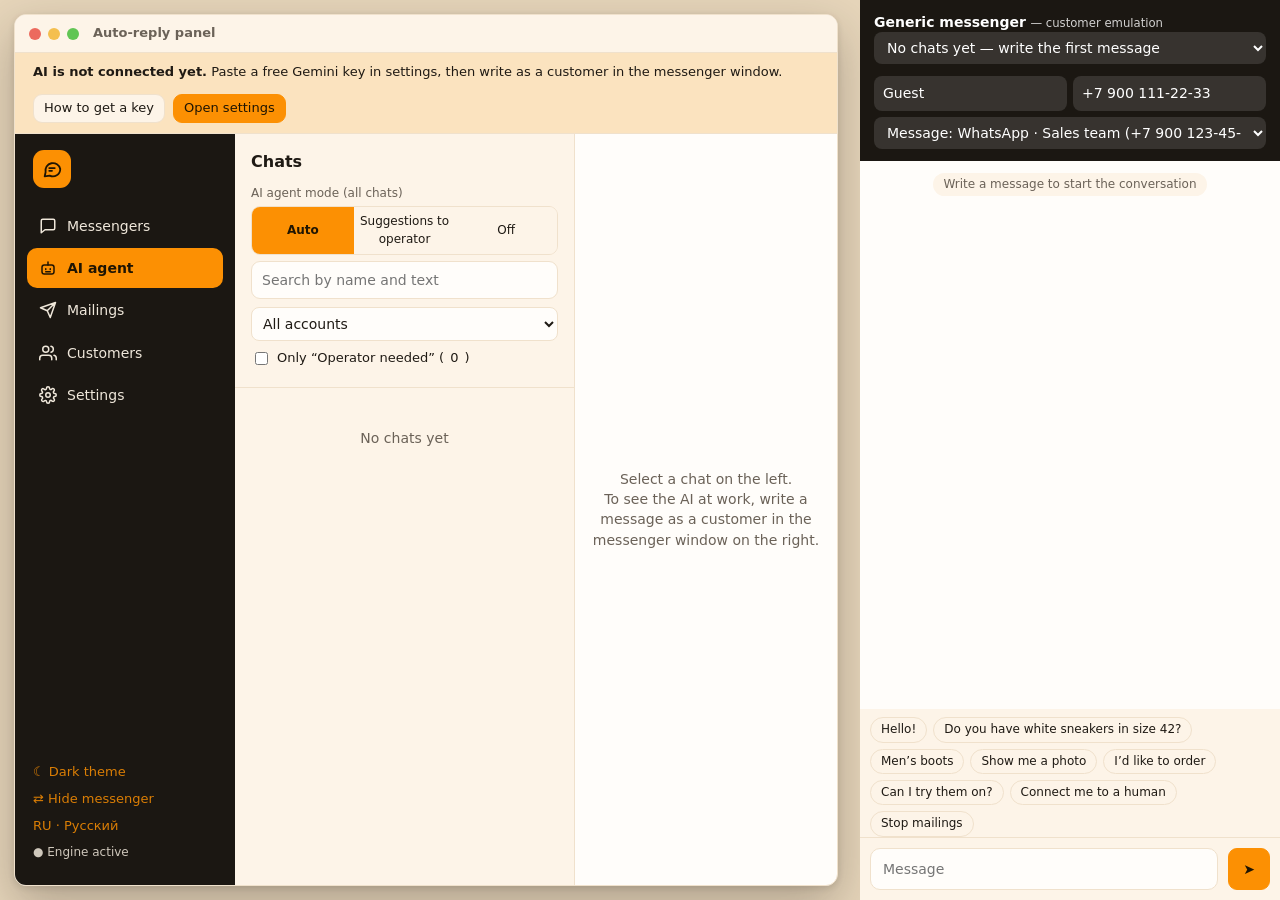
==== demo/index.html @ baff062c "Add interactive auto-reply demo and link from landing Co-Authored-By: Claude Sonnet 5.5 <noreply@ant" ====
<!doctype html>
<html lang="ru">
<head>
<meta charset="utf-8">
<meta name="viewport" content="width=device-width, initial-scale=1">
<title>Панель автоответов</title>
<meta name="robots" content="noindex">
<script src="i18n.js"></script>
<script>document.documentElement.dataset.theme=localStorage.getItem("aicrm_theme")||(matchMedia("(prefers-color-scheme: dark)").matches?"dark":"light")</script>
<link rel="stylesheet" href="style.css">
</head>
<body>
<div class="desk">
<div class="window">
<div class="titlebar"><span class="dots"><i></i><i></i><i></i></span><b>Панель автоответов</b></div>
<div id="guide" class="guide" hidden></div>
<div class="app">
  <aside class="side">
    <div class="logo"><svg width="22" height="22" viewBox="0 0 24 24" fill="none" stroke="currentColor" stroke-width="2" stroke-linecap="round" stroke-linejoin="round"><path d="M21 12a8 8 0 0 1-11.5 7.2L4 20l1-4.5A8 8 0 1 1 21 12z"/><path d="M9 11h6M9 14h3"/></svg></div>
    <nav class="nav" id="nav"></nav>
    <div class="foot">
      <a href="#" id="theme-toggle">☾ Тёмная тема</a>
      <a href="#" id="dock-toggle">⇄ Скрыть мессенджер</a>
      <a href="#" id="lang-toggle"></a>
      <span id="engine">● Движок активен</span>
    </div>
  </aside>
  <main id="view"></main>
</div>
</div>
  <aside class="dock" id="dock"><iframe src="messenger.html?embed" title="Эмулятор мессенджера"></iframe></aside>
</div>
<div id="rotate" class="rotate" hidden><div><b>Демо рассчитано на компьютер</b><p>С телефона поверните его горизонтально, а лучше откройте демо на компьютере: так будут видны панель и мессенджер одновременно.</p><button class="btn primary" id="rotate-ok">Всё равно продолжить</button></div></div>
<div id="modal"></div>
<div id="toast"></div>
<script src="core.js"></script>
<script src="ai.js"></script>
<script src="app.js"></script>
<script>
const lt=document.getElementById('lang-toggle');
lt.textContent=LANG==='en'?'RU · Русский':'EN · English';
lt.onclick=e=>{e.preventDefault();localStorage.setItem('landing-language',LANG==='en'?'ru':'en');location.reload()};
const rot=document.getElementById('rotate');
const needRotate=()=>!sessionStorage.getItem('rotate_ok')&&(innerWidth<760||(innerHeight>innerWidth&&innerWidth<1000));
const checkRotate=()=>{rot.hidden=!needRotate()};
document.getElementById('rotate-ok').onclick=()=>{try{sessionStorage.setItem('rotate_ok','1')}catch(e){}checkRotate()};
addEventListener('resize',checkRotate);addEventListener('orientationchange',checkRotate);checkRotate();
const dock=document.getElementById('dock'),tg=document.getElementById('dock-toggle');
tg.onclick=e=>{e.preventDefault();dock.classList.toggle('hide');tg.textContent=dock.classList.contains('hide')?'⇄ Показать мессенджер':'⇄ Скрыть мессенджер'};
</script>
</body>
</html>
---- demo/style.css ----
:root{--bg:#fffdfa;--surface:#fdf4e8;--field:#fffdfa;--ink:#1f1a14;--muted:#6b6258;--line:#f0e1cc;--primary:#fc9003;--primary-d:#d97c00;--primary-l:#fbe3bf;--primary-ink:#1f1503;--accent-text:#b05d00;--accent:#fc9003;--accent-l:#f7e4c8;--side:#1b1712;--side-ink:#efe7da;--danger:#b4380c;--danger-l:#fde0d2;--ok:#15803d;--hover:#f8ecda;--off:#f0e1cc;--sel:#fbeccf;--dock:#f0e1cc;--toggle:#d9c9b0;--desk:#e6d5ba;--wa:#25a244;--tg:#2a8fd6;--radius:14px;}*{box-sizing:border-box;}body{margin:0;font:14px/1.45 system-ui,-apple-system,'Segoe UI',Roboto,sans-serif;color:var(--ink);background:var(--bg);}button,input,select,textarea{font:inherit;color:inherit;}.app{display:flex;flex:1;min-height:0;}.side{width:220px;background:var(--side);color:var(--side-ink);display:flex;flex-direction:column;padding:16px 12px;flex-shrink:0;}.logo{width:38px;height:38px;border-radius:11px;background:var(--primary);display:grid;place-items:center;margin:0 6px 18px;color:var(--primary-ink);}.nav button{display:flex;gap:10px;align-items:center;width:100%;padding:10px 12px;border:0;border-radius:10px;background:none;color:inherit;cursor:pointer;text-align:left;margin-bottom:2px;}.nav button:hover{background:rgba(255,255,255,.07);}.nav button.on{background:var(--primary);color:var(--primary-ink);font-weight:600;}.nav svg{width:18px;height:18px;flex-shrink:0;}.side .foot{margin-top:auto;font-size:12px;opacity:.85;padding:8px 6px;}.side .foot a{color:var(--accent);text-decoration:none;display:block;margin-bottom:8px;font-size:13px;}main{flex:1;overflow:auto;padding:24px 28px;min-width:0;}main.flush{padding:0;overflow:hidden;}h1{font-size:22px;margin:0 0 4px;}h2{font-size:16px;margin:0 0 12px;}h3{font-size:14px;margin:0 0 8px;}.sub{color:var(--muted);margin:0 0 18px;}.head{display:flex;align-items:flex-start;justify-content:space-between;gap:16px;margin-bottom:18px;}.head .sub{margin:0;}.card{background:var(--surface);border:1px solid var(--line);border-radius:var(--radius);padding:16px;}.grid{display:grid;grid-template-columns:repeat(auto-fill,minmax(320px,1fr));gap:16px;}.btn{border:1px solid var(--line);background:var(--surface);padding:8px 14px;border-radius:9px;cursor:pointer;}.btn:hover{border-color:var(--primary);}.btn.primary{background:var(--primary);border-color:var(--primary);color:var(--primary-ink);}.btn.primary:hover{background:var(--primary-d);border-color:var(--primary-d);}.btn.danger{color:var(--danger);}.btn.sm{padding:4px 10px;font-size:13px;}.btn:disabled{opacity:.5;cursor:not-allowed;}.fab{width:42px;height:42px;border-radius:50%;border:0;background:var(--primary);color:var(--primary-ink);font-size:26px;line-height:1;cursor:pointer;box-shadow:0 2px 8px rgba(252,144,3,.4);}.fab:hover{background:var(--primary-d);}label.f{display:block;margin-bottom:12px;font-size:13px;color:var(--muted);}label.f>input,label.f>select,label.f>textarea{display:block;width:100%;margin-top:4px;padding:9px 11px;border:1px solid var(--line);border-radius:9px;background:var(--surface);color:var(--ink);}label.f>textarea{resize:vertical;min-height:70px;}input:focus,select:focus,textarea:focus{outline:2px solid var(--primary-l);border-color:var(--primary);}.row{display:flex;gap:12px;align-items:center;}.row.wrap{flex-wrap:wrap;}.grow{flex:1;}.pill{display:inline-flex;align-items:center;gap:5px;font-size:12px;padding:2px 9px;border-radius:99px;background:var(--primary-l);color:var(--accent-text);white-space:nowrap;}.pill.off{background:var(--off);color:var(--muted);}.pill.warn{background:var(--off);color:var(--muted);}.pill.bad{background:var(--danger-l);color:var(--danger);}.msgr{display:inline-flex;align-items:center;gap:5px;font-size:12px;padding:1px 8px 1px 5px;border-radius:99px;color:#fff;}.msgr i{width:14px;height:14px;border-radius:50%;background:rgba(255,255,255,.35);display:inline-block;}.msgr.wa{background:var(--wa);}.msgr.tg{background:var(--tg);}.ico{width:44px;height:44px;border-radius:12px;display:grid;place-items:center;color:#fff;font-weight:700;flex-shrink:0;}.ico.wa{background:var(--wa);}.ico.tg{background:var(--tg);}.sw{display:flex;align-items:center;justify-content:space-between;gap:10px;padding:9px 0;border-top:1px solid var(--line);cursor:pointer;}.sw small{display:block;color:var(--muted);font-size:12px;}.sw.dis{opacity:.5;cursor:not-allowed;}.sw input{display:none;}.sw .t{width:38px;height:22px;border-radius:99px;background:var(--toggle);position:relative;flex-shrink:0;transition:.15s;}.sw .t::after{content:'';position:absolute;top:2px;left:2px;width:18px;height:18px;border-radius:50%;background:#fff;transition:.15s;}.sw input:checked + .t{background:var(--primary);}.sw input:checked + .t::after{left:18px;}.sw.warn input:checked + .t{background:var(--danger);}.empty{text-align:center;color:var(--muted);padding:40px 16px;}table{width:100%;border-collapse:collapse;background:var(--surface);border:1px solid var(--line);border-radius:var(--radius);overflow:hidden;}th,td{text-align:left;padding:10px 12px;border-bottom:1px solid var(--line);vertical-align:middle;}th{font-size:12px;color:var(--muted);font-weight:600;background:var(--hover);}tr:last-child td{border-bottom:0;}tr.click{cursor:pointer;}tr.click:hover td{background:var(--hover);}.modal-bg{position:fixed;inset:0;background:rgba(18,48,46,.45);display:grid;place-items:center;z-index:50;padding:16px;}.modal{background:var(--surface);border-radius:16px;padding:22px;width:100%;max-width:460px;max-height:92vh;overflow:auto;}.modal.wide{max-width:620px;}.tiles{display:grid;grid-template-columns:1fr 1fr;gap:12px;margin:14px 0;}.tile{border:2px solid var(--line);border-radius:14px;padding:18px 10px;text-align:center;cursor:pointer;background:var(--surface);}.tile:hover{border-color:var(--primary);}.tile .ico{margin:0 auto 8px;}.code{font:700 28px/1 ui-monospace,monospace;letter-spacing:4px;text-align:center;background:var(--primary-l);color:var(--accent-text);padding:16px;border-radius:12px;margin:12px 0;}.spin{width:16px;height:16px;border:2px solid var(--primary-l);border-top-color:var(--primary);border-radius:50%;animation:sp .8s linear infinite;display:inline-block;vertical-align:-3px;}@keyframes sp{to{transform:rotate(360deg);}}#toast{position:fixed;bottom:20px;left:50%;transform:translateX(-50%);background:var(--side);color:#fff;padding:10px 18px;border-radius:10px;z-index:99;opacity:0;transition:.2s;pointer-events:none;}#toast.show{opacity:1;}.split{display:flex;height:100%;}.clist{width:340px;border-right:1px solid var(--line);background:var(--surface);display:flex;flex-direction:column;flex-shrink:0;}.clist .top{padding:16px;border-bottom:1px solid var(--line);}.clist .items{overflow:auto;flex:1;}.chat-item{padding:12px 16px;border-bottom:1px solid var(--line);cursor:pointer;}.chat-item:hover{background:var(--hover);}.chat-item.on{background:var(--primary-l);}.chat-item .l1{display:flex;justify-content:space-between;gap:8px;font-weight:600;}.chat-item .l1 span:last-child{font-weight:400;color:var(--muted);font-size:12px;}.chat-item .l2{color:var(--muted);white-space:nowrap;overflow:hidden;text-overflow:ellipsis;margin:2px 0 6px;}.chat-item .l3{display:flex;gap:6px;flex-wrap:wrap;align-items:center;}.badge{background:var(--primary);color:var(--primary-ink);border-radius:99px;font-size:11px;padding:0 7px;font-weight:600;}.cwin{flex:1;display:flex;flex-direction:column;min-width:0;}.chead{padding:12px 20px;background:var(--surface);border-bottom:1px solid var(--line);display:flex;align-items:center;gap:14px;flex-wrap:wrap;}.seg{display:inline-flex;border:1px solid var(--line);border-radius:9px;overflow:hidden;}.seg button{border:0;background:var(--surface);padding:6px 12px;cursor:pointer;}.seg button.on{background:var(--primary);color:var(--primary-ink);font-weight:600;}.msgs{flex:1;overflow:auto;padding:20px;display:flex;flex-direction:column;gap:8px;}.m{max-width:70%;padding:8px 12px;border-radius:14px;white-space:pre-wrap;word-break:break-word;background:var(--surface);border:1px solid var(--line);align-self:flex-start;}.m.ai{align-self:flex-end;background:var(--primary-l);border-color:transparent;}.m.operator{align-self:flex-end;background:var(--off);border-color:transparent;}.m .meta{font-size:11px;color:var(--muted);margin-top:3px;display:flex;gap:6px;}.composer{display:flex;gap:10px;padding:12px 20px;background:var(--surface);border-top:1px solid var(--line);}.composer input{flex:1;padding:10px 12px;border:1px solid var(--line);border-radius:10px;}.notice{margin:0 20px 10px;padding:8px 12px;border-radius:9px;background:var(--danger-l);color:var(--danger);font-size:13px;}.variant{border:2px solid var(--line);border-radius:12px;padding:12px;margin-bottom:10px;cursor:pointer;background:var(--surface);}.variant.on{border-color:var(--primary);background:var(--sel);}.variant textarea{width:100%;border:1px solid var(--line);border-radius:8px;padding:8px;margin-top:6px;min-height:76px;background:var(--surface);resize:vertical;}.cols{display:grid;grid-template-columns:minmax(0,1.2fr) minmax(0,1fr);gap:16px;align-items:start;}@media (max-width:960px){.cols{grid-template-columns:1fr;}.clist{width:260px;}}.chk{display:inline-flex;align-items:center;gap:6px;margin:0 12px 6px 0;font-size:13px;color:var(--ink);}.tabs{display:flex;gap:4px;margin-bottom:16px;}.hist{padding:10px 0;border-top:1px solid var(--line);}.hist:first-child{border-top:0;}.muted{color:var(--muted);}.new{background:var(--primary);color:var(--primary-ink);border-radius:6px;padding:0 6px;font-size:11px;}.dock{width:420px;flex-shrink:0;border-left:1px solid var(--line);background:var(--dock);}.dock.hide{display:none;}.dock iframe{width:100%;height:100%;border:0;display:block;}@media (max-width:1250px){.dock{width:340px;}}@media (max-width:760px){.dock{display:none;}}:root[data-theme="dark"]{--bg:#14110d;--surface:#1e1912;--field:#14110d;--ink:#f3ede4;--muted:#a89d8d;--line:#322a1e;--primary:#fc9003;--primary-d:#d97c00;--primary-l:#3a2a10;--primary-ink:#1f1503;--accent-text:#fc9003;--accent-l:#3a2a10;--side:#0e0c09;--side-ink:#efe7da;--danger:#f08a5d;--danger-l:#3b2014;--hover:#26201a;--off:#2a2318;--sel:#2f2413;--dock:#0e0c09;--toggle:#4a4236;--desk:#070605;color-scheme:dark;}:root[data-theme="dark"] .modal-bg{background:rgba(0,0,0,.65);}input,select,textarea{background:var(--field);}.side .foot a{color:var(--primary);}.chat-item.attn{border-left:4px solid var(--danger);background:var(--danger-l);padding-left:12px;}.chat-item.attn.on{background:var(--primary-l);}body{background:var(--desk);}.desk{display:flex;height:100vh;background:var(--desk);}.window{flex:1;min-width:0;margin:14px 0 14px 14px;display:flex;flex-direction:column;background:var(--bg);border:1px solid var(--line);border-radius:12px;overflow:hidden;box-shadow:0 18px 48px rgba(31,26,20,.28),0 2px 6px rgba(31,26,20,.12);}.titlebar{display:flex;align-items:center;gap:14px;height:38px;padding:0 14px;background:var(--surface);border-bottom:1px solid var(--line);flex-shrink:0;}.titlebar b{font-size:13px;font-weight:600;color:var(--muted);}.dots{display:flex;gap:7px;}.dots i{width:12px;height:12px;border-radius:50%;background:#ec6a5e;}.dots i:nth-child(2){background:#f4bf4f;}.dots i:nth-child(3){background:#61c554;}.dock{background:var(--desk);}@media (max-width:1000px){.window{margin:0;border-radius:0;border:0;}.titlebar{display:none;}}.window{margin-right:22px;}.dock{border-left:0;}@media (max-width:1000px){.window{margin-right:0;}}.ph{display:block;width:100%;max-width:260px;border-radius:10px;margin-bottom:6px;}.sysnote{align-self:center;max-width:85%;text-align:center;font-size:12px;color:var(--danger);background:var(--danger-l);padding:4px 12px;border-radius:99px;}.nav .alert{margin-left:auto;width:22px;height:22px;border-radius:50%;background:#e5381f;color:#fff;font-weight:800;font-size:14px;line-height:22px;text-align:center;animation:alertPulse 1.6s ease-out infinite;}.nav button.on .alert{box-shadow:0 0 0 2px var(--primary-ink);}@keyframes alertPulse{0%{box-shadow:0 0 0 0 rgba(229,56,31,.7);}70%{box-shadow:0 0 0 9px rgba(229,56,31,0);}100%{box-shadow:0 0 0 0 rgba(229,56,31,0);}}.help{width:24px;height:24px;margin-left:6px;border-radius:50%;border:0;background:var(--primary);color:var(--primary-ink);font-weight:800;font-size:14px;line-height:24px;padding:0;cursor:pointer;vertical-align:2px;animation:helpNudge 10s ease-in-out infinite;}.help:hover{background:var(--primary-d);animation:none;}@keyframes helpNudge{0%,9%,100%{transform:none;box-shadow:0 0 0 0 rgba(252,144,3,0);}1%{transform:scale(1.3) rotate(-14deg);box-shadow:0 0 0 0 rgba(252,144,3,.7);}3%{transform:scale(1.3) rotate(14deg);}5%{transform:scale(1.2) rotate(-8deg);box-shadow:0 0 0 10px rgba(252,144,3,0);}7%{transform:scale(1.1) rotate(4deg);}}code{background:var(--off);padding:1px 5px;border-radius:5px;font-size:12px;}.guide{display:flex;align-items:center;justify-content:space-between;gap:12px;flex-wrap:wrap;padding:10px 18px;background:var(--primary-l);color:var(--ink);border-bottom:1px solid var(--line);font-size:13px;}.guide[hidden],.rotate[hidden]{display:none;}.guide .row{display:flex;gap:8px;}.rotate{position:fixed;inset:0;z-index:9999;display:grid;place-items:center;padding:24px;background:rgba(20,17,13,.94);color:#f3ede4;text-align:center;}.rotate div{max-width:420px;}.rotate b{font-size:20px;}.rotate p{color:#c9bfae;margin:12px 0 20px;line-height:1.5;}
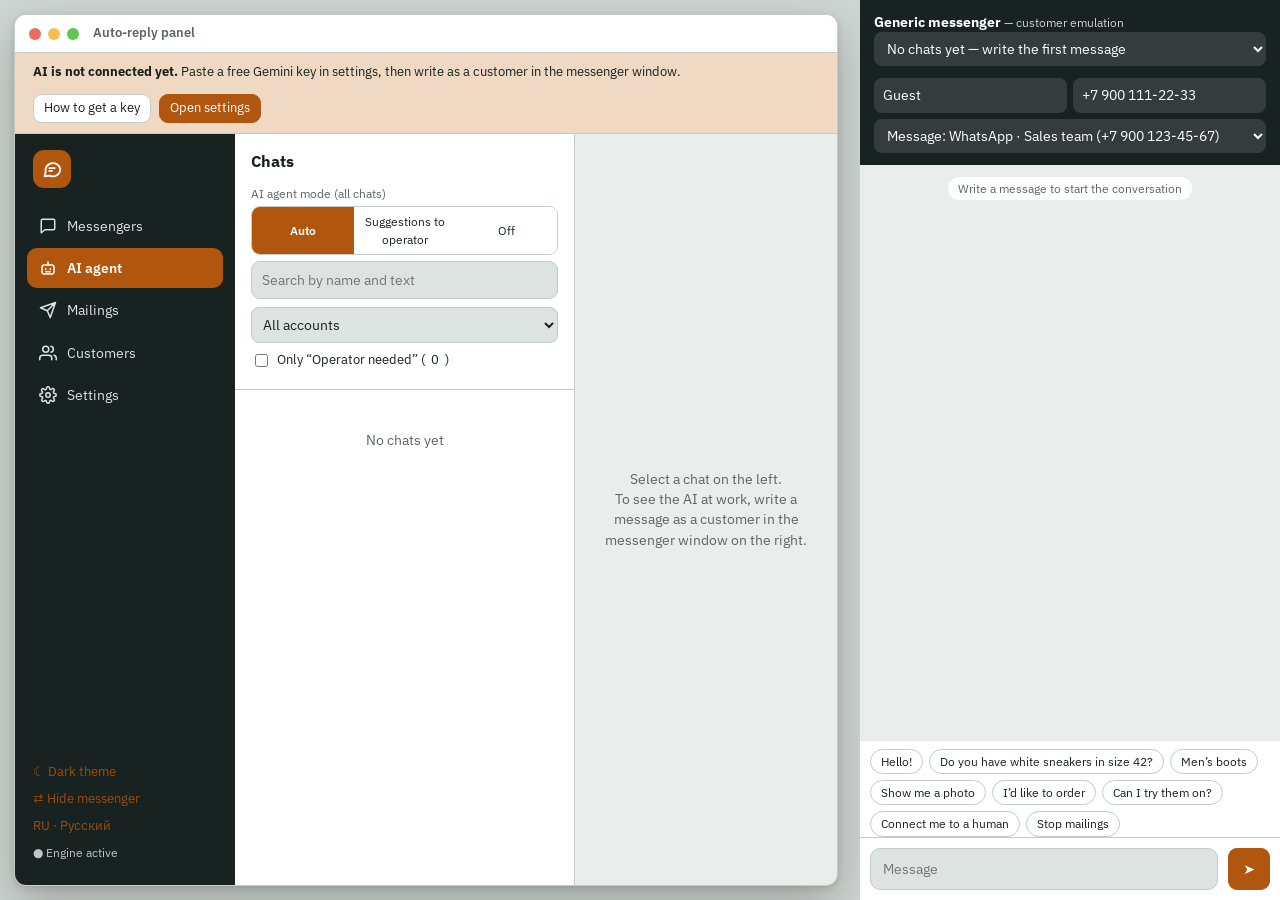
==== commit 042c313c: "Apply photosim palette and IBM Plex Sans; rebuild demo with updated emulator Co-Authored-By: Claude " ====
--- a/demo/index.html
+++ b/demo/index.html
@@ -7,6 +7,8 @@
 <meta name="robots" content="noindex">
 <script src="i18n.js"></script>
 <script>document.documentElement.dataset.theme=localStorage.getItem("aicrm_theme")||(matchMedia("(prefers-color-scheme: dark)").matches?"dark":"light")</script>
+<link rel="preconnect" href="https://fonts.googleapis.com">
+<link rel="stylesheet" href="https://fonts.googleapis.com/css2?family=IBM+Plex+Sans:wght@400;500;600;700&display=swap">
 <link rel="stylesheet" href="style.css">
 </head>
 <body>
--- a/demo/style.css
+++ b/demo/style.css
@@ -1 +1 @@
-:root{--bg:#fffdfa;--surface:#fdf4e8;--field:#fffdfa;--ink:#1f1a14;--muted:#6b6258;--line:#f0e1cc;--primary:#fc9003;--primary-d:#d97c00;--primary-l:#fbe3bf;--primary-ink:#1f1503;--accent-text:#b05d00;--accent:#fc9003;--accent-l:#f7e4c8;--side:#1b1712;--side-ink:#efe7da;--danger:#b4380c;--danger-l:#fde0d2;--ok:#15803d;--hover:#f8ecda;--off:#f0e1cc;--sel:#fbeccf;--dock:#f0e1cc;--toggle:#d9c9b0;--desk:#e6d5ba;--wa:#25a244;--tg:#2a8fd6;--radius:14px;}*{box-sizing:border-box;}body{margin:0;font:14px/1.45 system-ui,-apple-system,'Segoe UI',Roboto,sans-serif;color:var(--ink);background:var(--bg);}button,input,select,textarea{font:inherit;color:inherit;}.app{display:flex;flex:1;min-height:0;}.side{width:220px;background:var(--side);color:var(--side-ink);display:flex;flex-direction:column;padding:16px 12px;flex-shrink:0;}.logo{width:38px;height:38px;border-radius:11px;background:var(--primary);display:grid;place-items:center;margin:0 6px 18px;color:var(--primary-ink);}.nav button{display:flex;gap:10px;align-items:center;width:100%;padding:10px 12px;border:0;border-radius:10px;background:none;color:inherit;cursor:pointer;text-align:left;margin-bottom:2px;}.nav button:hover{background:rgba(255,255,255,.07);}.nav button.on{background:var(--primary);color:var(--primary-ink);font-weight:600;}.nav svg{width:18px;height:18px;flex-shrink:0;}.side .foot{margin-top:auto;font-size:12px;opacity:.85;padding:8px 6px;}.side .foot a{color:var(--accent);text-decoration:none;display:block;margin-bottom:8px;font-size:13px;}main{flex:1;overflow:auto;padding:24px 28px;min-width:0;}main.flush{padding:0;overflow:hidden;}h1{font-size:22px;margin:0 0 4px;}h2{font-size:16px;margin:0 0 12px;}h3{font-size:14px;margin:0 0 8px;}.sub{color:var(--muted);margin:0 0 18px;}.head{display:flex;align-items:flex-start;justify-content:space-between;gap:16px;margin-bottom:18px;}.head .sub{margin:0;}.card{background:var(--surface);border:1px solid var(--line);border-radius:var(--radius);padding:16px;}.grid{display:grid;grid-template-columns:repeat(auto-fill,minmax(320px,1fr));gap:16px;}.btn{border:1px solid var(--line);background:var(--surface);padding:8px 14px;border-radius:9px;cursor:pointer;}.btn:hover{border-color:var(--primary);}.btn.primary{background:var(--primary);border-color:var(--primary);color:var(--primary-ink);}.btn.primary:hover{background:var(--primary-d);border-color:var(--primary-d);}.btn.danger{color:var(--danger);}.btn.sm{padding:4px 10px;font-size:13px;}.btn:disabled{opacity:.5;cursor:not-allowed;}.fab{width:42px;height:42px;border-radius:50%;border:0;background:var(--primary);color:var(--primary-ink);font-size:26px;line-height:1;cursor:pointer;box-shadow:0 2px 8px rgba(252,144,3,.4);}.fab:hover{background:var(--primary-d);}label.f{display:block;margin-bottom:12px;font-size:13px;color:var(--muted);}label.f>input,label.f>select,label.f>textarea{display:block;width:100%;margin-top:4px;padding:9px 11px;border:1px solid var(--line);border-radius:9px;background:var(--surface);color:var(--ink);}label.f>textarea{resize:vertical;min-height:70px;}input:focus,select:focus,textarea:focus{outline:2px solid var(--primary-l);border-color:var(--primary);}.row{display:flex;gap:12px;align-items:center;}.row.wrap{flex-wrap:wrap;}.grow{flex:1;}.pill{display:inline-flex;align-items:center;gap:5px;font-size:12px;padding:2px 9px;border-radius:99px;background:var(--primary-l);color:var(--accent-text);white-space:nowrap;}.pill.off{background:var(--off);color:var(--muted);}.pill.warn{background:var(--off);color:var(--muted);}.pill.bad{background:var(--danger-l);color:var(--danger);}.msgr{display:inline-flex;align-items:center;gap:5px;font-size:12px;padding:1px 8px 1px 5px;border-radius:99px;color:#fff;}.msgr i{width:14px;height:14px;border-radius:50%;background:rgba(255,255,255,.35);display:inline-block;}.msgr.wa{background:var(--wa);}.msgr.tg{background:var(--tg);}.ico{width:44px;height:44px;border-radius:12px;display:grid;place-items:center;color:#fff;font-weight:700;flex-shrink:0;}.ico.wa{background:var(--wa);}.ico.tg{background:var(--tg);}.sw{display:flex;align-items:center;justify-content:space-between;gap:10px;padding:9px 0;border-top:1px solid var(--line);cursor:pointer;}.sw small{display:block;color:var(--muted);font-size:12px;}.sw.dis{opacity:.5;cursor:not-allowed;}.sw input{display:none;}.sw .t{width:38px;height:22px;border-radius:99px;background:var(--toggle);position:relative;flex-shrink:0;transition:.15s;}.sw .t::after{content:'';position:absolute;top:2px;left:2px;width:18px;height:18px;border-radius:50%;background:#fff;transition:.15s;}.sw input:checked + .t{background:var(--primary);}.sw input:checked + .t::after{left:18px;}.sw.warn input:checked + .t{background:var(--danger);}.empty{text-align:center;color:var(--muted);padding:40px 16px;}table{width:100%;border-collapse:collapse;background:var(--surface);border:1px solid var(--line);border-radius:var(--radius);overflow:hidden;}th,td{text-align:left;padding:10px 12px;border-bottom:1px solid var(--line);vertical-align:middle;}th{font-size:12px;color:var(--muted);font-weight:600;background:var(--hover);}tr:last-child td{border-bottom:0;}tr.click{cursor:pointer;}tr.click:hover td{background:var(--hover);}.modal-bg{position:fixed;inset:0;background:rgba(18,48,46,.45);display:grid;place-items:center;z-index:50;padding:16px;}.modal{background:var(--surface);border-radius:16px;padding:22px;width:100%;max-width:460px;max-height:92vh;overflow:auto;}.modal.wide{max-width:620px;}.tiles{display:grid;grid-template-columns:1fr 1fr;gap:12px;margin:14px 0;}.tile{border:2px solid var(--line);border-radius:14px;padding:18px 10px;text-align:center;cursor:pointer;background:var(--surface);}.tile:hover{border-color:var(--primary);}.tile .ico{margin:0 auto 8px;}.code{font:700 28px/1 ui-monospace,monospace;letter-spacing:4px;text-align:center;background:var(--primary-l);color:var(--accent-text);padding:16px;border-radius:12px;margin:12px 0;}.spin{width:16px;height:16px;border:2px solid var(--primary-l);border-top-color:var(--primary);border-radius:50%;animation:sp .8s linear infinite;display:inline-block;vertical-align:-3px;}@keyframes sp{to{transform:rotate(360deg);}}#toast{position:fixed;bottom:20px;left:50%;transform:translateX(-50%);background:var(--side);color:#fff;padding:10px 18px;border-radius:10px;z-index:99;opacity:0;transition:.2s;pointer-events:none;}#toast.show{opacity:1;}.split{display:flex;height:100%;}.clist{width:340px;border-right:1px solid var(--line);background:var(--surface);display:flex;flex-direction:column;flex-shrink:0;}.clist .top{padding:16px;border-bottom:1px solid var(--line);}.clist .items{overflow:auto;flex:1;}.chat-item{padding:12px 16px;border-bottom:1px solid var(--line);cursor:pointer;}.chat-item:hover{background:var(--hover);}.chat-item.on{background:var(--primary-l);}.chat-item .l1{display:flex;justify-content:space-between;gap:8px;font-weight:600;}.chat-item .l1 span:last-child{font-weight:400;color:var(--muted);font-size:12px;}.chat-item .l2{color:var(--muted);white-space:nowrap;overflow:hidden;text-overflow:ellipsis;margin:2px 0 6px;}.chat-item .l3{display:flex;gap:6px;flex-wrap:wrap;align-items:center;}.badge{background:var(--primary);color:var(--primary-ink);border-radius:99px;font-size:11px;padding:0 7px;font-weight:600;}.cwin{flex:1;display:flex;flex-direction:column;min-width:0;}.chead{padding:12px 20px;background:var(--surface);border-bottom:1px solid var(--line);display:flex;align-items:center;gap:14px;flex-wrap:wrap;}.seg{display:inline-flex;border:1px solid var(--line);border-radius:9px;overflow:hidden;}.seg button{border:0;background:var(--surface);padding:6px 12px;cursor:pointer;}.seg button.on{background:var(--primary);color:var(--primary-ink);font-weight:600;}.msgs{flex:1;overflow:auto;padding:20px;display:flex;flex-direction:column;gap:8px;}.m{max-width:70%;padding:8px 12px;border-radius:14px;white-space:pre-wrap;word-break:break-word;background:var(--surface);border:1px solid var(--line);align-self:flex-start;}.m.ai{align-self:flex-end;background:var(--primary-l);border-color:transparent;}.m.operator{align-self:flex-end;background:var(--off);border-color:transparent;}.m .meta{font-size:11px;color:var(--muted);margin-top:3px;display:flex;gap:6px;}.composer{display:flex;gap:10px;padding:12px 20px;background:var(--surface);border-top:1px solid var(--line);}.composer input{flex:1;padding:10px 12px;border:1px solid var(--line);border-radius:10px;}.notice{margin:0 20px 10px;padding:8px 12px;border-radius:9px;background:var(--danger-l);color:var(--danger);font-size:13px;}.variant{border:2px solid var(--line);border-radius:12px;padding:12px;margin-bottom:10px;cursor:pointer;background:var(--surface);}.variant.on{border-color:var(--primary);background:var(--sel);}.variant textarea{width:100%;border:1px solid var(--line);border-radius:8px;padding:8px;margin-top:6px;min-height:76px;background:var(--surface);resize:vertical;}.cols{display:grid;grid-template-columns:minmax(0,1.2fr) minmax(0,1fr);gap:16px;align-items:start;}@media (max-width:960px){.cols{grid-template-columns:1fr;}.clist{width:260px;}}.chk{display:inline-flex;align-items:center;gap:6px;margin:0 12px 6px 0;font-size:13px;color:var(--ink);}.tabs{display:flex;gap:4px;margin-bottom:16px;}.hist{padding:10px 0;border-top:1px solid var(--line);}.hist:first-child{border-top:0;}.muted{color:var(--muted);}.new{background:var(--primary);color:var(--primary-ink);border-radius:6px;padding:0 6px;font-size:11px;}.dock{width:420px;flex-shrink:0;border-left:1px solid var(--line);background:var(--dock);}.dock.hide{display:none;}.dock iframe{width:100%;height:100%;border:0;display:block;}@media (max-width:1250px){.dock{width:340px;}}@media (max-width:760px){.dock{display:none;}}:root[data-theme="dark"]{--bg:#14110d;--surface:#1e1912;--field:#14110d;--ink:#f3ede4;--muted:#a89d8d;--line:#322a1e;--primary:#fc9003;--primary-d:#d97c00;--primary-l:#3a2a10;--primary-ink:#1f1503;--accent-text:#fc9003;--accent-l:#3a2a10;--side:#0e0c09;--side-ink:#efe7da;--danger:#f08a5d;--danger-l:#3b2014;--hover:#26201a;--off:#2a2318;--sel:#2f2413;--dock:#0e0c09;--toggle:#4a4236;--desk:#070605;color-scheme:dark;}:root[data-theme="dark"] .modal-bg{background:rgba(0,0,0,.65);}input,select,textarea{background:var(--field);}.side .foot a{color:var(--primary);}.chat-item.attn{border-left:4px solid var(--danger);background:var(--danger-l);padding-left:12px;}.chat-item.attn.on{background:var(--primary-l);}body{background:var(--desk);}.desk{display:flex;height:100vh;background:var(--desk);}.window{flex:1;min-width:0;margin:14px 0 14px 14px;display:flex;flex-direction:column;background:var(--bg);border:1px solid var(--line);border-radius:12px;overflow:hidden;box-shadow:0 18px 48px rgba(31,26,20,.28),0 2px 6px rgba(31,26,20,.12);}.titlebar{display:flex;align-items:center;gap:14px;height:38px;padding:0 14px;background:var(--surface);border-bottom:1px solid var(--line);flex-shrink:0;}.titlebar b{font-size:13px;font-weight:600;color:var(--muted);}.dots{display:flex;gap:7px;}.dots i{width:12px;height:12px;border-radius:50%;background:#ec6a5e;}.dots i:nth-child(2){background:#f4bf4f;}.dots i:nth-child(3){background:#61c554;}.dock{background:var(--desk);}@media (max-width:1000px){.window{margin:0;border-radius:0;border:0;}.titlebar{display:none;}}.window{margin-right:22px;}.dock{border-left:0;}@media (max-width:1000px){.window{margin-right:0;}}.ph{display:block;width:100%;max-width:260px;border-radius:10px;margin-bottom:6px;}.sysnote{align-self:center;max-width:85%;text-align:center;font-size:12px;color:var(--danger);background:var(--danger-l);padding:4px 12px;border-radius:99px;}.nav .alert{margin-left:auto;width:22px;height:22px;border-radius:50%;background:#e5381f;color:#fff;font-weight:800;font-size:14px;line-height:22px;text-align:center;animation:alertPulse 1.6s ease-out infinite;}.nav button.on .alert{box-shadow:0 0 0 2px var(--primary-ink);}@keyframes alertPulse{0%{box-shadow:0 0 0 0 rgba(229,56,31,.7);}70%{box-shadow:0 0 0 9px rgba(229,56,31,0);}100%{box-shadow:0 0 0 0 rgba(229,56,31,0);}}.help{width:24px;height:24px;margin-left:6px;border-radius:50%;border:0;background:var(--primary);color:var(--primary-ink);font-weight:800;font-size:14px;line-height:24px;padding:0;cursor:pointer;vertical-align:2px;animation:helpNudge 10s ease-in-out infinite;}.help:hover{background:var(--primary-d);animation:none;}@keyframes helpNudge{0%,9%,100%{transform:none;box-shadow:0 0 0 0 rgba(252,144,3,0);}1%{transform:scale(1.3) rotate(-14deg);box-shadow:0 0 0 0 rgba(252,144,3,.7);}3%{transform:scale(1.3) rotate(14deg);}5%{transform:scale(1.2) rotate(-8deg);box-shadow:0 0 0 10px rgba(252,144,3,0);}7%{transform:scale(1.1) rotate(4deg);}}code{background:var(--off);padding:1px 5px;border-radius:5px;font-size:12px;}.guide{display:flex;align-items:center;justify-content:space-between;gap:12px;flex-wrap:wrap;padding:10px 18px;background:var(--primary-l);color:var(--ink);border-bottom:1px solid var(--line);font-size:13px;}.guide[hidden],.rotate[hidden]{display:none;}.guide .row{display:flex;gap:8px;}.rotate{position:fixed;inset:0;z-index:9999;display:grid;place-items:center;padding:24px;background:rgba(20,17,13,.94);color:#f3ede4;text-align:center;}.rotate div{max-width:420px;}.rotate b{font-size:20px;}.rotate p{color:#c9bfae;margin:12px 0 20px;line-height:1.5;}+:root{--bg:#e9edec;--surface:#ffffff;--field:#dde3e1;--ink:#182220;--muted:#5c6663;--line:#c3cbc8;--primary:#b0560e;--primary-d:#8f430a;--primary-l:#f0d9c2;--primary-ink:#ffffff;--accent-text:#b0560e;--accent:#b0560e;--accent-l:#f0d9c2;--focus:#227a67;--focus-soft:rgba(34,122,103,.14);--side:#182220;--side-ink:#dde3e1;--danger:#b3241f;--danger-l:#f7dedb;--ok:#227a67;--hover:#eef2f1;--off:#dde3e1;--sel:#f6e8d8;--dock:#dde3e1;--toggle:#c3cbc8;--desk:#cfd7d4;--wa:#25a244;--tg:#2a8fd6;--radius:14px;--shadow:0 1px 2px rgba(20,30,28,.06),0 8px 24px -12px rgba(20,30,28,.18);}*{box-sizing:border-box;}body{margin:0;font:14px/1.45 'IBM Plex Sans',system-ui,-apple-system,'Segoe UI',Roboto,sans-serif;-webkit-font-smoothing:antialiased;color:var(--ink);background:var(--bg);}button,input,select,textarea{font:inherit;color:inherit;}.app{display:flex;flex:1;min-height:0;}.side{width:220px;background:var(--side);color:var(--side-ink);display:flex;flex-direction:column;padding:16px 12px;flex-shrink:0;}.logo{width:38px;height:38px;border-radius:11px;background:var(--primary);display:grid;place-items:center;margin:0 6px 18px;color:var(--primary-ink);}.nav button{display:flex;gap:10px;align-items:center;width:100%;padding:10px 12px;border:0;border-radius:10px;background:none;color:inherit;cursor:pointer;text-align:left;margin-bottom:2px;}.nav button:hover{background:rgba(255,255,255,.07);}.nav button.on{background:var(--primary);color:var(--primary-ink);font-weight:600;}.nav svg{width:18px;height:18px;flex-shrink:0;}.side .foot{margin-top:auto;font-size:12px;opacity:.85;padding:8px 6px;}.side .foot a{color:var(--accent);text-decoration:none;display:block;margin-bottom:8px;font-size:13px;}main{flex:1;overflow:auto;padding:24px 28px;min-width:0;}main.flush{padding:0;overflow:hidden;}h1{font-size:22px;margin:0 0 4px;}h2{font-size:16px;margin:0 0 12px;}h3{font-size:14px;margin:0 0 8px;}.sub{color:var(--muted);margin:0 0 18px;}.head{display:flex;align-items:flex-start;justify-content:space-between;gap:16px;margin-bottom:18px;}.head .sub{margin:0;}.card{background:var(--surface);border:1px solid var(--line);border-radius:var(--radius);padding:16px;}.grid{display:grid;grid-template-columns:repeat(auto-fill,minmax(320px,1fr));gap:16px;}.btn{border:1px solid var(--line);background:var(--surface);padding:8px 14px;border-radius:9px;cursor:pointer;}.btn:hover{border-color:var(--primary);}.btn.primary{background:var(--primary);border-color:var(--primary);color:var(--primary-ink);}.btn.primary:hover{background:var(--primary-d);border-color:var(--primary-d);}.btn.danger{color:var(--danger);}.btn.sm{padding:4px 10px;font-size:13px;}.btn:disabled{opacity:.5;cursor:not-allowed;}.fab{width:42px;height:42px;border-radius:50%;border:0;background:var(--primary);color:var(--primary-ink);font-size:26px;line-height:1;cursor:pointer;box-shadow:0 2px 8px rgba(176,86,14,.4);}.fab:hover{background:var(--primary-d);}label.f{display:block;margin-bottom:12px;font-size:13px;color:var(--muted);}label.f>input,label.f>select,label.f>textarea{display:block;width:100%;margin-top:4px;padding:9px 11px;border:1px solid var(--line);border-radius:9px;background:var(--surface);color:var(--ink);}label.f>textarea{resize:vertical;min-height:70px;}input:focus,select:focus,textarea:focus{outline:2px solid var(--focus-soft);border-color:var(--focus);}.row{display:flex;gap:12px;align-items:center;}.row.wrap{flex-wrap:wrap;}.grow{flex:1;}.pill{display:inline-flex;align-items:center;gap:5px;font-size:12px;padding:2px 9px;border-radius:99px;background:var(--focus-soft);color:var(--focus);white-space:nowrap;}.pill.off{background:var(--off);color:var(--muted);}.pill.warn{background:var(--off);color:var(--muted);}.pill.bad{background:var(--danger-l);color:var(--danger);}.msgr{display:inline-flex;align-items:center;gap:5px;font-size:12px;padding:1px 8px 1px 5px;border-radius:99px;color:#fff;}.msgr i{width:14px;height:14px;border-radius:50%;background:rgba(255,255,255,.35);display:inline-block;}.msgr.wa{background:var(--wa);}.msgr.tg{background:var(--tg);}.ico{width:44px;height:44px;border-radius:12px;display:grid;place-items:center;color:#fff;font-weight:700;flex-shrink:0;}.ico.wa{background:var(--wa);}.ico.tg{background:var(--tg);}.sw{display:flex;align-items:center;justify-content:space-between;gap:10px;padding:9px 0;border-top:1px solid var(--line);cursor:pointer;}.sw small{display:block;color:var(--muted);font-size:12px;}.sw.dis{opacity:.5;cursor:not-allowed;}.sw input{display:none;}.sw .t{width:38px;height:22px;border-radius:99px;background:var(--toggle);position:relative;flex-shrink:0;transition:.15s;}.sw .t::after{content:'';position:absolute;top:2px;left:2px;width:18px;height:18px;border-radius:50%;background:#fff;transition:.15s;}.sw input:checked + .t{background:var(--primary);}.sw input:checked + .t::after{left:18px;}.sw.warn input:checked + .t{background:var(--danger);}.empty{text-align:center;color:var(--muted);padding:40px 16px;}table{width:100%;border-collapse:collapse;background:var(--surface);border:1px solid var(--line);border-radius:var(--radius);overflow:hidden;}th,td{text-align:left;padding:10px 12px;border-bottom:1px solid var(--line);vertical-align:middle;}th{font-size:12px;color:var(--muted);font-weight:600;background:var(--hover);}tr:last-child td{border-bottom:0;}tr.click{cursor:pointer;}tr.click:hover td{background:var(--hover);}.modal-bg{position:fixed;inset:0;background:rgba(18,48,46,.45);display:grid;place-items:center;z-index:50;padding:16px;}.modal{background:var(--surface);border-radius:16px;padding:22px;width:100%;max-width:460px;max-height:92vh;overflow:auto;}.modal.wide{max-width:620px;}.tiles{display:grid;grid-template-columns:1fr 1fr;gap:12px;margin:14px 0;}.tile{border:2px solid var(--line);border-radius:14px;padding:18px 10px;text-align:center;cursor:pointer;background:var(--surface);}.tile:hover{border-color:var(--primary);}.tile .ico{margin:0 auto 8px;}.code{font:700 28px/1 ui-monospace,monospace;letter-spacing:4px;text-align:center;background:var(--primary-l);color:var(--accent-text);padding:16px;border-radius:12px;margin:12px 0;}.spin{width:16px;height:16px;border:2px solid var(--primary-l);border-top-color:var(--primary);border-radius:50%;animation:sp .8s linear infinite;display:inline-block;vertical-align:-3px;}@keyframes sp{to{transform:rotate(360deg);}}#toast{position:fixed;bottom:20px;left:50%;transform:translateX(-50%);background:var(--side);color:#fff;padding:10px 18px;border-radius:10px;z-index:99;opacity:0;transition:.2s;pointer-events:none;}#toast.show{opacity:1;}.split{display:flex;height:100%;}.clist{width:340px;border-right:1px solid var(--line);background:var(--surface);display:flex;flex-direction:column;flex-shrink:0;}.clist .top{padding:16px;border-bottom:1px solid var(--line);}.clist .items{overflow:auto;flex:1;}.chat-item{padding:12px 16px;border-bottom:1px solid var(--line);cursor:pointer;}.chat-item:hover{background:var(--hover);}.chat-item.on{background:var(--primary-l);}.chat-item .l1{display:flex;justify-content:space-between;gap:8px;font-weight:600;}.chat-item .l1 span:last-child{font-weight:400;color:var(--muted);font-size:12px;}.chat-item .l2{color:var(--muted);white-space:nowrap;overflow:hidden;text-overflow:ellipsis;margin:2px 0 6px;}.chat-item .l3{display:flex;gap:6px;flex-wrap:wrap;align-items:center;}.badge{background:var(--primary);color:var(--primary-ink);border-radius:99px;font-size:11px;padding:0 7px;font-weight:600;}.cwin{flex:1;display:flex;flex-direction:column;min-width:0;}.chead{padding:12px 20px;background:var(--surface);border-bottom:1px solid var(--line);display:flex;align-items:center;gap:14px;flex-wrap:wrap;}.seg{display:inline-flex;border:1px solid var(--line);border-radius:9px;overflow:hidden;}.seg button{border:0;background:var(--surface);padding:6px 12px;cursor:pointer;}.seg button.on{background:var(--primary);color:var(--primary-ink);font-weight:600;}.msgs{flex:1;overflow:auto;padding:20px;display:flex;flex-direction:column;gap:8px;}.m{max-width:70%;padding:8px 12px;border-radius:14px;white-space:pre-wrap;word-break:break-word;background:var(--surface);border:1px solid var(--line);align-self:flex-start;}.m.ai{align-self:flex-end;background:var(--primary-l);border-color:transparent;}.m.operator{align-self:flex-end;background:var(--off);border-color:transparent;}.m .meta{font-size:11px;color:var(--muted);margin-top:3px;display:flex;gap:6px;}.composer{display:flex;gap:10px;padding:12px 20px;background:var(--surface);border-top:1px solid var(--line);}.composer input{flex:1;padding:10px 12px;border:1px solid var(--line);border-radius:10px;}.notice{margin:0 20px 10px;padding:8px 12px;border-radius:9px;background:var(--danger-l);color:var(--danger);font-size:13px;}.variant{border:2px solid var(--line);border-radius:12px;padding:12px;margin-bottom:10px;cursor:pointer;background:var(--surface);}.variant.on{border-color:var(--primary);background:var(--sel);}.variant textarea{width:100%;border:1px solid var(--line);border-radius:8px;padding:8px;margin-top:6px;min-height:76px;background:var(--surface);resize:vertical;}.cols{display:grid;grid-template-columns:minmax(0,1.2fr) minmax(0,1fr);gap:16px;align-items:start;}@media (max-width:960px){.cols{grid-template-columns:1fr;}.clist{width:260px;}}.chk{display:inline-flex;align-items:center;gap:6px;margin:0 12px 6px 0;font-size:13px;color:var(--ink);}.tabs{display:flex;gap:4px;margin-bottom:16px;}.hist{padding:10px 0;border-top:1px solid var(--line);}.hist:first-child{border-top:0;}.muted{color:var(--muted);}.new{background:var(--primary);color:var(--primary-ink);border-radius:6px;padding:0 6px;font-size:11px;}.dock{width:420px;flex-shrink:0;border-left:1px solid var(--line);background:var(--dock);}.dock.hide{display:none;}.dock iframe{width:100%;height:100%;border:0;display:block;}@media (max-width:1250px){.dock{width:340px;}}@media (max-width:760px){.dock{display:none;}}:root[data-theme="dark"]{--bg:#15181a;--surface:#202426;--field:#2a2f31;--ink:#eae7e0;--muted:#9ba09f;--line:#3c4144;--primary:#e8912f;--primary-d:#c97a1f;--primary-l:rgba(232,145,47,.16);--primary-ink:#1a1204;--accent-text:#e8912f;--accent:#e8912f;--accent-l:rgba(232,145,47,.16);--focus:#57d8ae;--focus-soft:rgba(87,216,174,.14);--side:#0f1112;--side-ink:#dde3e1;--danger:#ff6b5e;--danger-l:rgba(255,99,90,.16);--ok:#57d8ae;--hover:#262b2d;--off:#2a2f31;--sel:rgba(232,145,47,.12);--dock:#101213;--toggle:#383d40;--desk:#0d0f10;--shadow:0 1px 2px rgba(0,0,0,.3),0 12px 30px -14px rgba(0,0,0,.6);color-scheme:dark;}:root[data-theme="dark"] .modal-bg{background:rgba(0,0,0,.65);}input,select,textarea{background:var(--field);}.side .foot a{color:var(--primary);}.chat-item.attn{border-left:4px solid var(--danger);background:var(--danger-l);padding-left:12px;}.chat-item.attn.on{background:var(--primary-l);}body{background:var(--desk);}.desk{display:flex;height:100vh;background:var(--desk);}.window{flex:1;min-width:0;margin:14px 0 14px 14px;display:flex;flex-direction:column;background:var(--bg);border:1px solid var(--line);border-radius:12px;overflow:hidden;box-shadow:0 18px 48px rgba(31,26,20,.28),0 2px 6px rgba(31,26,20,.12);}.titlebar{display:flex;align-items:center;gap:14px;height:38px;padding:0 14px;background:var(--surface);border-bottom:1px solid var(--line);flex-shrink:0;}.titlebar b{font-size:13px;font-weight:600;color:var(--muted);}.dots{display:flex;gap:7px;}.dots i{width:12px;height:12px;border-radius:50%;background:#ec6a5e;}.dots i:nth-child(2){background:#f4bf4f;}.dots i:nth-child(3){background:#61c554;}.dock{background:var(--desk);}@media (max-width:1000px){.window{margin:0;border-radius:0;border:0;}.titlebar{display:none;}}.window{margin-right:22px;}.dock{border-left:0;}@media (max-width:1000px){.window{margin-right:0;}}.ph{display:block;width:100%;max-width:260px;border-radius:10px;margin-bottom:6px;}.sysnote{align-self:center;max-width:85%;text-align:center;font-size:12px;color:var(--danger);background:var(--danger-l);padding:4px 12px;border-radius:99px;}.nav .alert{margin-left:auto;width:22px;height:22px;border-radius:50%;background:#e5381f;color:#fff;font-weight:800;font-size:14px;line-height:22px;text-align:center;animation:alertPulse 1.6s ease-out infinite;}.nav button.on .alert{box-shadow:0 0 0 2px var(--primary-ink);}@keyframes alertPulse{0%{box-shadow:0 0 0 0 rgba(229,56,31,.7);}70%{box-shadow:0 0 0 9px rgba(229,56,31,0);}100%{box-shadow:0 0 0 0 rgba(229,56,31,0);}}.help{width:24px;height:24px;margin-left:6px;border-radius:50%;border:0;background:var(--primary);color:var(--primary-ink);font-weight:800;font-size:14px;line-height:24px;padding:0;cursor:pointer;vertical-align:2px;animation:helpNudge 10s ease-in-out infinite;}.help:hover{background:var(--primary-d);animation:none;}@keyframes helpNudge{0%,9%,100%{transform:none;box-shadow:0 0 0 0 rgba(232,145,47,0);}1%{transform:scale(1.3) rotate(-14deg);box-shadow:0 0 0 0 rgba(232,145,47,.7);}3%{transform:scale(1.3) rotate(14deg);}5%{transform:scale(1.2) rotate(-8deg);box-shadow:0 0 0 10px rgba(232,145,47,0);}7%{transform:scale(1.1) rotate(4deg);}}code{background:var(--off);padding:1px 5px;border-radius:5px;font-size:12px;}.guide{display:flex;align-items:center;justify-content:space-between;gap:12px;flex-wrap:wrap;padding:10px 18px;background:var(--primary-l);color:var(--ink);border-bottom:1px solid var(--line);font-size:13px;}.guide[hidden],.rotate[hidden]{display:none;}.guide .row{display:flex;gap:8px;}.rotate{position:fixed;inset:0;z-index:9999;display:grid;place-items:center;padding:24px;background:rgba(20,17,13,.94);color:#f3ede4;text-align:center;}.rotate div{max-width:420px;}.rotate b{font-size:20px;}.rotate p{color:#c9bfae;margin:12px 0 20px;line-height:1.5;}
